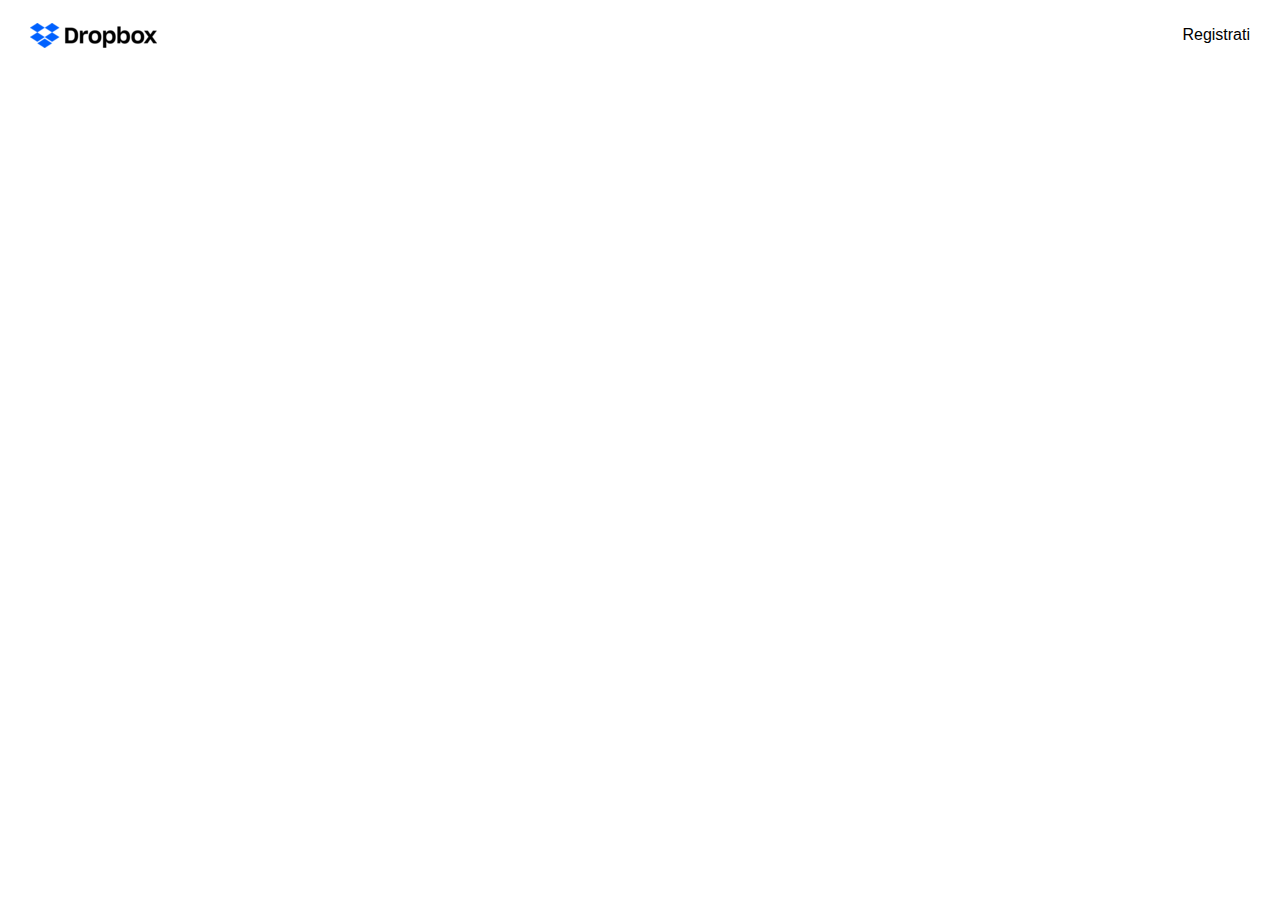
==== pagine/login.html @ 30163055 "nav bar login page" ====
<!DOCTYPE html>
<html lang="en">
<head>
    <meta charset="UTF-8">
    <meta name="viewport" content="width=device-width, initial-scale=1.0">
    <link rel="stylesheet" href="../css/style.css">
    <title>Login</title>
</head>
<body>
    <nav class="d-flex flex-space-between">
        <div class="padding-left">
            <img src="../img/logo-small.png" alt="logo dropbox">
        </div>
        <div class="padding-right">
            <a href="#">Registrati</a>
        </div>
    </nav>
</body>
</html>
---- css/style.css ----
*{
    margin: 0;
    padding: 0;
    box-sizing: border-boxs;
    font-family: 'Hanken Grotesk', sans-serif;
}
html{
    scroll-behavior: smooth;
}
/* color */
:root {
	--color-button: #0160ff;
	--color-background-hero: #b3d0e7;
	--color-text-color: #701f2f;
	--color-secondary-color: #000000;
	--color-primary-color: #ffffff;
	--color-square-1: #a2d39b;
	--color-square-2: #61092b;
	--color-square-3: #0093ce;
	--color-square-4: #ff1b1c;
	--color-big-square: #f5f5f5;
	--color-square-5: #d5001f;
	--color-square-6: #b3d0e7;
	--color-square-7: #0e2381;
	--color-square-8: #ffd72f;
	--color-footer-text: #f5fffe;
}
/* general */
a{
    text-decoration: none;
    color: var(--color-secondary-color);
    font-weight: 200;
}
.padding-right{
    padding-right: 30px;
}
.padding-left{
    padding-left: 30px;
}
.padding-top{
    padding-top: 30px;
}
.margin-bottom{
    margin-bottom: 40px;
}
.margin-top{
    margin-top: 150px;
}
.margin-right{
    margin-right: 30px;
}
.d-flex{
    display: flex;
    flex-flow: row nowrap;
}
.flex-start{
    justify-content: space-between;
    align-items: flex-start;
}
.flex-space-between{
    justify-content: space-between;
    align-items: center;
}
.align-center{
    align-items: center;
    align-content: center;
}
.debug{
    border: 1px solid red;
}
.button-blue{
    background-color: var(--color-button);
    color: white;
    padding: 5px 20px;
    display: inline-block;
}
.white-text{
    color: var(--color-primary-color);
}
.container{
    max-width: 1200px;
    width: 75%;
    margin: 0 auto;
    padding-top: 30px;
}
.container-section{
    max-width: 1000px;
    width: 65%;
    margin: 0 auto;
    margin-top: 150px;
}
h2{
    font-size: 2em;
    padding-bottom: 50px;
}
h3{
    font-size: 1.5em;
}
ul li{
    list-style: none;
    line-height: 20px;
}
img{
    display: block;
    width: 100%;
}
.bold{
    font-weight: 700;
}
.link-border{
    text-decoration: underline;
    color: var(--color-button);
    font-weight: 400;
}
/* header nav */
nav{
    position: fixed;
    top: 0;
    left: 0;
    width: 100%;
    height: 50px;
    background-color: var(--color-primary-color);
    z-index: 1000;
    padding: 10px 0px;
    text-align: center;
}

/* header hero */
.hero{
    background-color: var(--color-background-hero);
}
h1{
    font-size: 4em;
    font-weight: 800;
    padding-top: 80px;
}
.text-hero{
    width: 30%;
}
.image-hero{
    width: 70%;
}
.arrow{
    font-size: 50px;
}
.container-hero{
    position: relative;
    bottom: -60px;
}
/* section 1*/
input[type = radio].checkbox{
    margin-left: 50px;
}
.box{
    width: calc(100%/3);
    border: 1px solid black;
    margin-top: 40px;
}
.user{
    border-bottom: 1px solid black;
    text-align: center;
    padding: 10px;
}
.info{
    padding: 30px 20px 50px 20px;
    width: 80%;
}
.info p,.info ul li{
    padding-top: 20px;
}
.button-info{
    width: 100%;
    padding: 50px 0px;
}
.size-button{
    padding: 0px 50px;
}
hr{
    width: 10%;
}
.checkmark{
    color: var(--color-button);
}
.box-team{
    border: 1px solid black;
    margin-top: 40px;
}
.info-team{
    width: 60%;
    padding: 20px;
}
.button-team{
    width: 30%;
    padding: 30px;
    text-align: end;
}
.info-team h3{
    padding-bottom: 10px;
}

/* section 2 */
.text-partner{
    width: 90%;
    padding: 40px 0px 0px 50px;
}
.partner-image img{
    width: 100%;
    object-fit: cover;
    display: block;
}
.white-button{
    border: 1px solid var(--color-secondary-color);
    width: 40%;
    margin-top: 30px;
    padding: 10px;
    text-align: center;
}

/* section 3 */
.operation{
    width: 30%;
    padding-bottom: 60px;
}
.operation h3{
    padding-bottom: 30px;
}
.operation img{
    width: 100%;
}
.wrap{
    flex-wrap: wrap;
}

/* section 5 */
.team-section{
    width: calc(100%/3);
    height: calc(100vw/3);
}
.size-logo{
    width: 50%;
    height: 50%;
    position: relative;
}
.size-logo img{
    position: absolute;
    top: 50%;
    left: 50%;
    transform: translate(-50%, -50%);
    width: 100px;
}
#designit{
    background-color: var(--color-square-1);
}
#asu{
    background-color: var(--color-square-2);
}
#uf{
    background-color: var(--color-square-3);
}
#topps{
    background-color: var(--color-square-4);
}
.declaration{
    background-color: var(--color-big-square);
    font-size: 0.9em;
    font-weight: 300;
    width: 100%;
    height: 100%;
}
.declaration img{
    width: 50%;
}
.declaration hr{
    margin: 40px 30px;
    width: 30%;
}
#w-bicycle{
    background-color: var(--color-square-5);
}
#hearst{
    background-color: var(--color-square-6);
}
#lonely-planet{
    background-color: var(--color-square-7);
}
#cco{
    background-color: var(--color-square-8);
}

/* section 6 */
.prova-gratis{
    padding: 100px 250px;
    background-color: var(--color-background-hero);
}
.prova-gratis h2{
    color: var(--color-text-color);
    width: 50%;
}
.prova-gratis a{
    width: 30%;
    text-align: center;
    padding: 10px;
    background-color: var(--color-primary-color);
}

/* section 7 */
details summary{
    padding: 30px;
    font-size: 1;
}
details p{
    padding: 5px 45px 15px;
}
.border-top{
    border-top: 1px solid black;
}
.border-bottom{
    border-bottom: 1px solid black;
}

/* footer */
footer{
    background-color: var(--color-secondary-color);
    color: var(--color-primary-color);
    padding-bottom: 30px;
}
.footer-section{
    width: calc(100%/5);
    padding-bottom: 20px;   
}
h4{
    font-size: 1.1em;
    padding-bottom: 15px;
}
.footer-section li{
    line-height: 30px;
    font-size: 0.8em;
}
#language{
    background-color: var(--color-secondary-color);
    color: white;
    border: none;
}

/* hover */
/* colori hover 
#4C8FFF light 
#0057E5 dark
*/
.dark:hover{
    background-color: #0057E5;
}
.light:hover{
    background-color:#4C8FFF;
}
.button-blue:hover i{
    padding-left: 10px;
}
.link-border:hover{
    opacity: 70%;
}
.white-button:hover i{
    padding-left: 10px;
    display: inline-block;
}
.white-button i{
    display: none;
}
.prova-gratis a:hover{
    background-color: var(--color-text-color);
    color: var(--color-primary-color);
}
.footer-section li:hover{
    text-decoration: underline;
}
#language:hover{
    text-decoration: underline;
}
.arrow:active{
    color: var(--color-background-hero);
}

/* drop down menu */
.dropdown{
    position: relative;
    display: inline-block;
}
.dropdown-button{
    background-color: var(--color-primary-color);
    padding: 25px;
}
.dropdown-button:hover{
    background-color: #F1EEE8;
}
.dropdown-menu{
    display: none;
    position: absolute;
    left: 0;
    width: 300px;
    padding: 15px 20px;
    text-align: justify;
    background-color: #F1EEE8;
    font-weight: 200;
}
.dropdown-menu li{
    line-height: 30px;
}

.dropdown:hover .dropdown-menu{
    display: block;
    width: 600px;
}
.small-dropdown:hover .dropdown-menu{
    width: 350px;
}

/* login page */
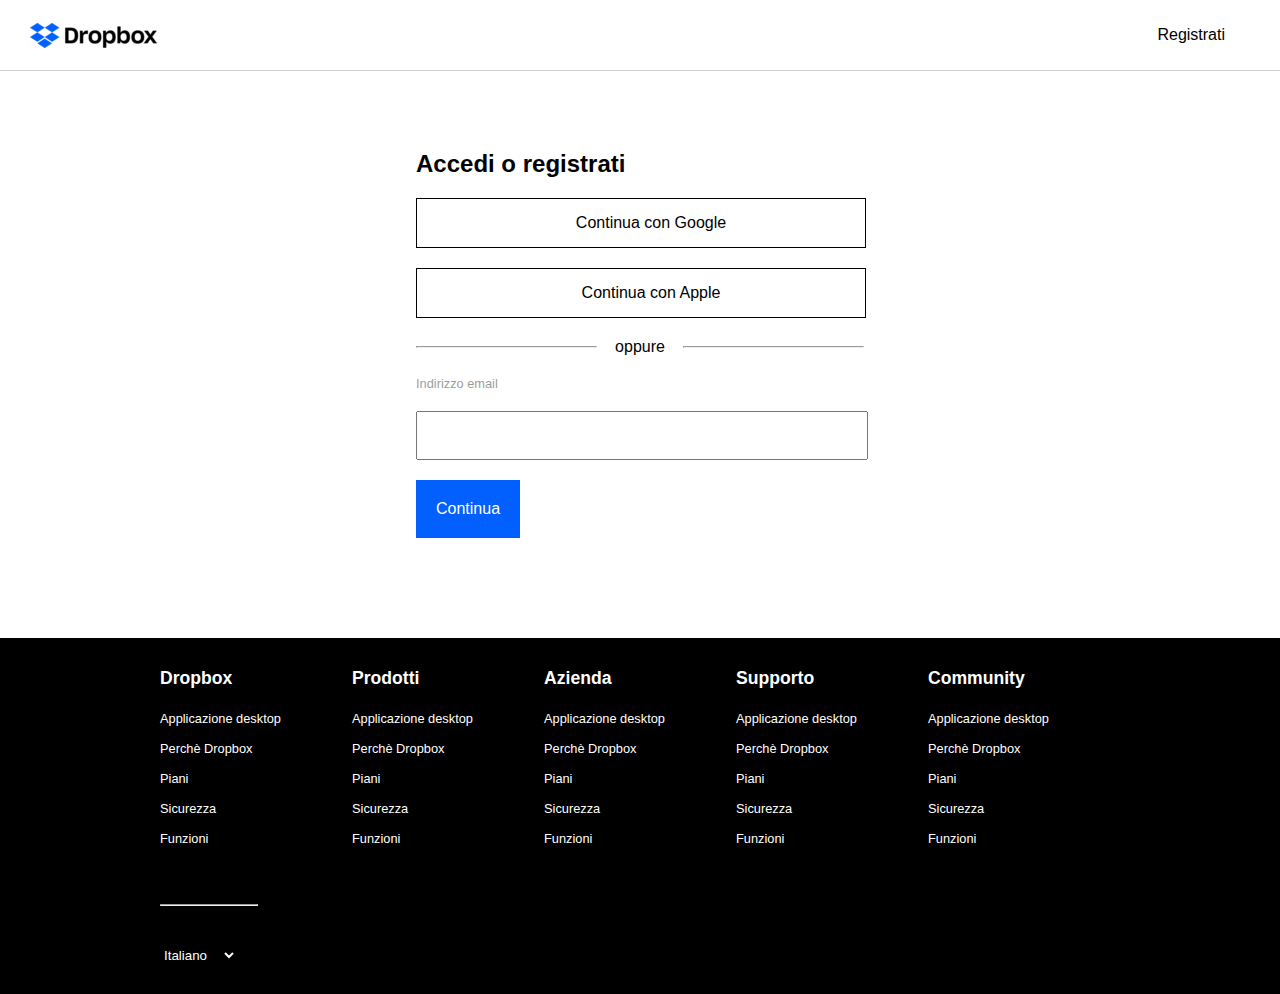
==== commit ae538f4e: "login page" ====
--- a/pagine/login.html
+++ b/pagine/login.html
@@ -3,17 +3,112 @@
 <head>
     <meta charset="UTF-8">
     <meta name="viewport" content="width=device-width, initial-scale=1.0">
+    <link rel="stylesheet" href="https://cdnjs.cloudflare.com/ajax/libs/font-awesome/6.4.2/css/all.min.css" integrity="sha512-z3gLpd7yknf1YoNbCzqRKc4qyor8gaKU1qmn+CShxbuBusANI9QpRohGBreCFkKxLhei6S9CQXFEbbKuqLg0DA==" crossorigin="anonymous" referrerpolicy="no-referrer" />
     <link rel="stylesheet" href="../css/style.css">
     <title>Login</title>
 </head>
-<body>
-    <nav class="d-flex flex-space-between">
-        <div class="padding-left">
-            <img src="../img/logo-small.png" alt="logo dropbox">
+<body id="login">
+    <header>
+        <nav class="d-flex flex-space-between login-nav">
+            <div class="padding-left">
+                <img src="../img/logo-small.png" alt="logo dropbox">
+            </div>
+            <div class="padding-right">
+                <i class="fa-solid fa-globe dropdown-button"></i>
+                <a href="#" class="dropdown-button">Registrati</a>
+            </div>
+        </nav>
+    </header>
+
+    <main class="login-container">
+        <h3>Accedi o registrati</h3>
+        <div class="google d-flex dropdown-button">
+            <i class="fa-brands fa-google-plus icon"></i>
+            <p class="center"><a href="#">Continua con Google</a></p>
         </div>
-        <div class="padding-right">
-            <a href="#">Registrati</a>
+        <div class="apple d-flex dropdown-button">
+            <i class="fa-brands fa-apple icon"></i>
+            <p class="center"><a href="#">Continua con Apple</a></p>
         </div>
-    </nav>
+        <div class="or d-flex flex-space-between">
+            <hr>
+            <p>oppure</p>
+            <hr>
+        </div>
+        <div class="email">
+            <p>Indirizzo email</p>
+            <div class="text-email">
+                <input type="text">
+            </div>
+        <div>
+            <a href="#" class="dark button-blue continua">Continua</a>
+        </div>
+    </main>
+
+    <footer>
+        <div class="container d-flex flex-space-between">
+            <section class="footer-section">
+                <h4>Dropbox</h4>
+                <ul>
+                    <li><a href="#" class="white-text">Applicazione desktop</a></li>
+                    <li><a href="#" class="white-text">Perchè Dropbox</a></li>
+                    <li><a href="" class="white-text">Piani</a></li>
+                    <li><a href="#" class="white-text">Sicurezza</a></li>
+                    <li><a href="#" class="white-text">Funzioni</a></li>
+                </ul>
+            </section>
+            <section class="footer-section">
+                <h4>Prodotti</h4>
+                <ul>
+                    <li><a href="#" class="white-text">Applicazione desktop</a></li>
+                    <li><a href="#" class="white-text">Perchè Dropbox</a></li>
+                    <li><a href="" class="white-text">Piani</a></li>
+                    <li><a href="#" class="white-text">Sicurezza</a></li>
+                    <li><a href="#" class="white-text">Funzioni</a></li>
+                </ul>
+            </section>
+            <section class="footer-section">
+                <h4>Azienda</h4>
+                <ul>
+                    <li><a href="#" class="white-text">Applicazione desktop</a></li>
+                    <li><a href="#" class="white-text">Perchè Dropbox</a></li>
+                    <li><a href="" class="white-text">Piani</a></li>
+                    <li><a href="#" class="white-text">Sicurezza</a></li>
+                    <li><a href="#" class="white-text">Funzioni</a></li>
+                </ul>
+            </section>
+            <section class="footer-section">
+                <h4>Supporto</h4>
+                <ul>
+                    <li><a href="#" class="white-text">Applicazione desktop</a></li>
+                    <li><a href="#" class="white-text">Perchè Dropbox</a></li>
+                    <li><a href="" class="white-text">Piani</a></li>
+                    <li><a href="#" class="white-text">Sicurezza</a></li>
+                    <li><a href="#" class="white-text">Funzioni</a></li>
+                </ul>
+            </section>
+            <section class="footer-section">
+                <h4>Community</h4>
+                <ul>
+                    <li><a href="#" class="white-text">Applicazione desktop</a></li>
+                    <li><a href="#" class="white-text">Perchè Dropbox</a></li>
+                    <li><a href="" class="white-text">Piani</a></li>
+                    <li><a href="#" class="white-text">Sicurezza</a></li>
+                    <li><a href="#" class="white-text">Funzioni</a></li>
+                </ul>
+            </section>
+        </div>
+        
+        <div class="container select">
+            <hr class="margin-bottom">
+            <i class="fa-solid fa-earth-americas"></i>
+            <select name="language" id="language">
+                <option value="ita">Italiano</option>
+                <option value="eng">Inglese</option>
+                <option value="esp">Spagnolo</option>
+                <option value="fra">Francese</option>
+            </select>
+        </div>
+    </footer>
 </body>
 </html>--- a/css/style.css
+++ b/css/style.css
@@ -415,3 +415,53 @@
 }
 
 /* login page */
+#login{
+    position: relative;
+}
+.login-nav{
+    border-bottom: 1px solid rgba(128, 128, 128, 0.383);
+}
+.login-container{
+    padding-top: 150px;
+    width: 35%;
+    margin: 0 auto;
+}
+.google, .apple{
+    width: 100%;
+    padding: 15px 0px 15px 0px;
+    border: 1px solid var(--color-secondary-color);
+    margin: 20px 0px 20px 0px;
+}
+.center{
+    margin: 0 auto;
+}
+.icon{
+    font-size: 1.5em;
+    padding-left: 20px;
+}
+.or hr{
+    width: 40%;
+}
+.email p{
+    margin-top: 20px;
+    font-size: 0.8em;
+    font-weight: 100;
+    opacity: 40%;
+}
+.text-email{
+    margin-top: 20px;
+}
+input[type="text"]{
+    width:100%;
+    padding: 15px 0px 15px 0px;
+}
+input[type="text"]:hover{
+    border: 2px solid var(--color-secondary-color)
+}
+input[type="text"]:active{
+    border: 2px solid var(--color-button)
+}
+.continua{
+    padding: 20px;
+    margin: 20px 0px 100px 0px ;
+}